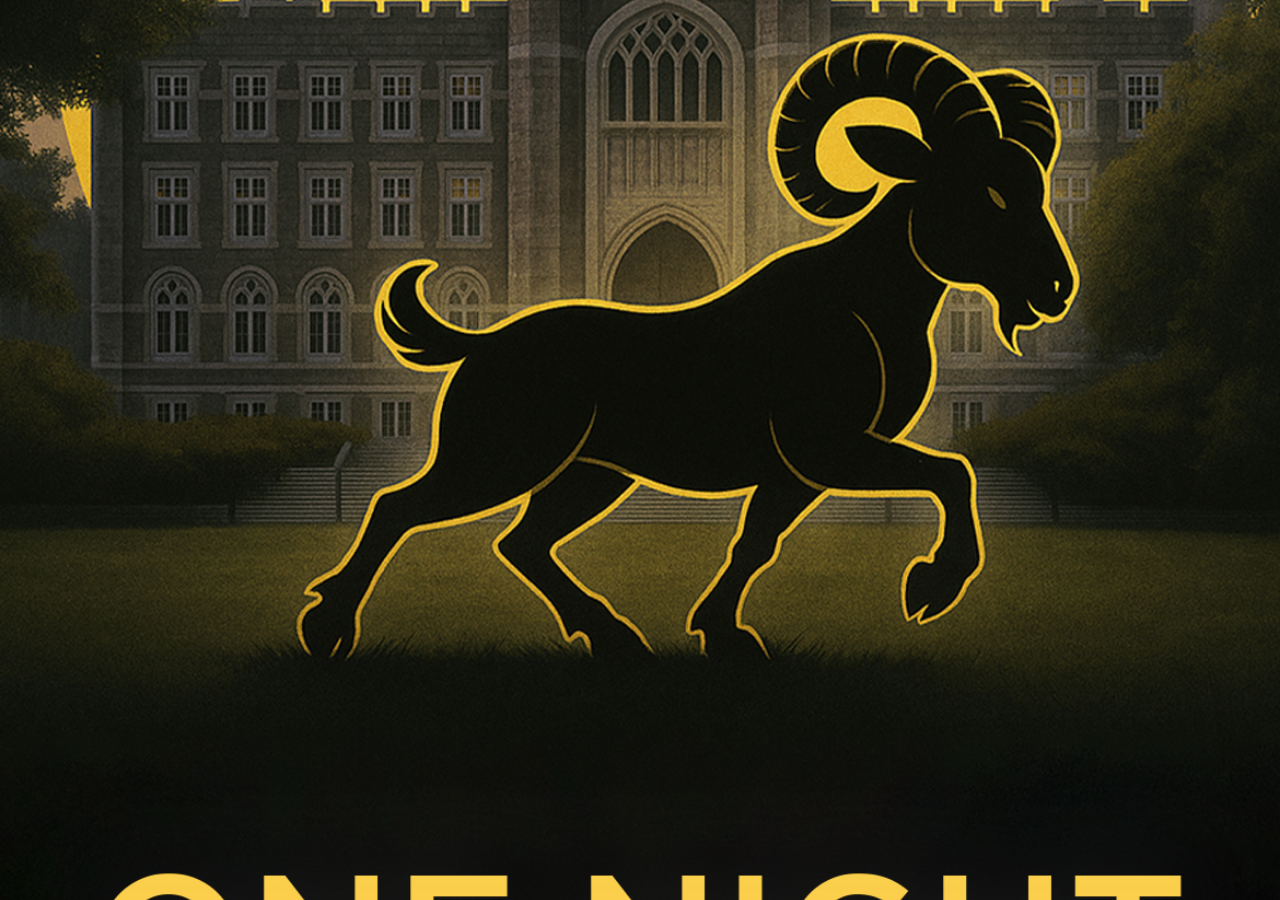
==== index.html @ ddfc0d94 "Initial commit: ONU Fordham Werewolf Game - Interactive character selection interface - Game logic w" ====
<!DOCTYPE html>
<html lang="en">
<head>
    <meta charset="UTF-8">
    <meta name="viewport" content="width=device-width, initial-scale=1.0">
    <title>ONU Fordham Game</title>
    <link rel="stylesheet" href="styles.css">
    <link href="https://fonts.googleapis.com/css2?family=Orbitron:wght@400;700;900&display=swap" rel="stylesheet">

    <script>
    let selectedCharacters = [];
    let timerInterval;
    let timeLeft = 0;

    function toggleCharacter(card, characterName) {
        const characterId = card.getAttribute('data-character') || characterName;
        
        if (card.classList.contains('selected')) {
            // Deselect
            card.classList.remove('selected');
            selectedCharacters = selectedCharacters.filter(char => char !== characterId);
        } else {
            // Select
            card.classList.add('selected');
            selectedCharacters.push(characterId);
        }
        
        // Update play button text and state
        updatePlayButton();
    }

    function updatePlayButton() {
        const playButton = document.getElementById('playButton');
        const characterCount = document.getElementById('characterCount');
        const buttonText = document.getElementById('buttonText');
        const count = selectedCharacters.length;
        
        // Update the count text and button text based on selection
        if (count > 0) {
            buttonText.textContent = 'Play';
            characterCount.textContent = ' ' + count; // Add space before number
            playButton.disabled = false;
            playButton.style.opacity = '1';
        } else {
            buttonText.textContent = 'Timer';
            characterCount.textContent = ''; // Show just "Timer"
            playButton.disabled = false; // Changed from true to false so timer button is clickable
            playButton.style.opacity = '1'; // Changed from 0.7 to 1
        }
    }

    function handleButtonClick() {
        const count = selectedCharacters.length;
        
        if (count > 0) {
            // Create and submit form for game.php
            const form = document.getElementById('gameForm');
            form.submit();
        } else {
            // Navigate to the timer page
            window.location.href = 'timer.html';
        }
    }

    // Loading screen functionality
    function hideLoadingScreen() {
        const loadingScreen = document.getElementById('loadingScreen');
        const mainContent = document.getElementById('mainContent');
        
        loadingScreen.style.opacity = '0';
        setTimeout(() => {
            loadingScreen.style.display = 'none';
            mainContent.style.display = 'flex';
        }, 500); // Wait for fade out animation
    }

    // Initialize button state and loading screen on page load
    document.addEventListener('DOMContentLoaded', function() {
        updatePlayButton();
        
        // Check if we should skip the loading screen (when coming back from game)
        if (window.location.hash === '#skip-loading') {
            // Skip loading screen and show main content immediately
            const loadingScreen = document.getElementById('loadingScreen');
            const mainContent = document.getElementById('mainContent');
            
            loadingScreen.style.display = 'none';
            mainContent.style.display = 'flex';
            
            // Remove the hash from URL
            history.replaceState(null, null, window.location.pathname);
        } else {
            // Hide loading screen after 3 seconds (normal behavior)
            setTimeout(hideLoadingScreen, 3000);
        }
    });
    </script>
</head>
<body>
    <!-- Loading Screen -->
    <div id="loadingScreen" class="loading-screen">
        <img src="static/images/backgrounds/loading.png" alt="Loading" class="loading-image">
    </div>

    <!-- Main Content -->
    <div id="mainContent" class="background-container" style="display: none;">
        <img src="static/images/backgrounds/background.png" alt="Background" class="background-image">
   
        <div class="container">
            <!-- Logo Section -->
            <div class="logo-container">
                <img src="static/images/backgrounds/logo.png" alt="Logo" class="logo-image">
            </div>

            <div class="character-grid">
                <div class="character-container">
                    <div class="character-card" 
                         data-character="oracle" 
                         onclick="toggleCharacter(this, 'oracle')"
                         style="background-image: url('static/images/characters/shanzeh.png');">
                        <p class="character-name">Oracle</p>
                    </div>
                    <div class="character-card" 
                         data-character="doppelganger" 
                         onclick="toggleCharacter(this, 'Doppelganger')"
                         style="background-image: url('static/images/characters/julia.png');">
                        <p class="character-name">Doppelgänger</p>
                    </div>
                    <div class="character-card" 
                         data-character="werewolf1" 
                         onclick="toggleCharacter(this, 'AndyWerewolf')"
                         style="background-image: url('static/images/characters/andy.png');">
                        <p class="character-name">Werewolf</p>
                    </div>
                    <div class="character-card" 
                         data-character="werewolf2" 
                         onclick="toggleCharacter(this, 'AndyWerewolf')"
                         style="background-image: url('static/images/characters/andy.png');">
                        <p class="character-name">Werewolf</p>
                    </div>
                    <div class="character-card" 
                         data-character="minion" 
                         onclick="toggleCharacter(this, 'minion')"
                         style="background-image: url('static/images/characters/sofia.png');">
                        <p class="character-name">Minion</p>
                    </div>
                    <div class="character-card" 
                         data-character="seer" 
                         onclick="toggleCharacter(this, 'AngieSeer')"
                         style="background-image: url('static/images/characters/angie.png');">
                        <p class="character-name">Seer</p>
                    </div>
                    <div class="character-card" 
                         data-character="robber" 
                         onclick="toggleCharacter(this, 'robber')"
                         style="background-image: url('static/images/characters/charlie.png');">
                        <p class="character-name">Robber</p>
                    </div>
                    <div class="character-card" 
                         data-character="troublemaker" 
                         onclick="toggleCharacter(this, 'troublemaker')"
                         style="background-image: url('static/images/characters/sam.png');">
                        <p class="character-name">Troublemaker</p>
                    </div>
                    <div class="character-card" 
                         data-character="drunk" 
                         onclick="toggleCharacter(this, 'drunk')"
                         style="background-image: url('static/images/characters/ethan.png');">
                        <p class="character-name">Drunk</p>
                    </div>
                    <div class="character-card" 
                         data-character="insomniac" 
                         onclick="toggleCharacter(this, 'insomniac')"
                         style="background-image: url('static/images/characters/luke.png');">
                        <p class="character-name">Insomniac</p>
                    </div>
                    <div class="character-card" 
                         data-character="Revealer" 
                         onclick="toggleCharacter(this, 'revealer')"
                         style="background-image: url('static/images/characters/mia.png');">
                        <p class="character-name">Revealer</p>
                    </div>
                    <div class="character-card" 
                         data-character="mortician" 
                         onclick="toggleCharacter(this, 'mortician')"
                         style="background-image: url('static/images/characters/quinn.png');">
                        <p class="character-name">Mortician</p>
                    </div>
                    <div class="character-card" 
                         data-character="villager1" 
                         onclick="toggleCharacter(this, 'villager')"
                         style="background-image: url('static/images/characters/ika.png');">
                        <p class="character-name">Villager</p>
                    </div>
                    <div class="character-card" 
                         data-character="villager2" 
                         onclick="toggleCharacter(this, 'villager')"
                         style="background-image: url('static/images/characters/ika.png');">
                        <p class="character-name">Villager</p>
                    </div>
                    <div class="character-card" 
                         data-character="villager3" 
                         onclick="toggleCharacter(this, 'villager')"
                         style="background-image: url('static/images/characters/ika.png');">
                        <p class="character-name">Villager</p>
                    </div>
                    <div class="character-card" 
                         data-character="hunter" 
                         onclick="toggleCharacter(this, 'hunter')"
                         style="background-image: url('static/images/characters/dani.png');">
                        <p class="character-name">Hunter</p>
                    </div>
                    <div class="character-card" 
                         data-character="tanner" 
                         onclick="toggleCharacter(this, 'tanner')"
                         style="background-image: url('static/images/characters/shah.png');">
                        <p class="character-name">Tanner</p>
                    </div>
                </div>
            </div>
            
            <div class="play-button-container">
                <form action="game.php" method="post" id="gameForm" style="display: none;">
                    <!-- Hidden form for game submission -->
                </form>
                <button type="button" class="play-button" id="playButton" onclick="handleButtonClick()">
                    <span id="buttonText">Timer</span><span id="characterCount"></span>
                </button>
            </div>
        </div>
    </div>
</body>
</html>
---- styles.css ----
@font-face {
    font-family: 'Josefin Sans';
    src: url('static/fonts/JosefinSans-VariableFont_wght.ttf') format('truetype');
    font-weight: 400;
    font-style: normal;
}

* {
    margin: 0;
    padding: 0;
    box-sizing: border-box;
}

body {
    font-family: 'Josefin Sans', 'Eurostile Bold Extended', 'Arial Black', 'Helvetica Black', sans-serif;
    background: #1a1a1a;
    color: #ffffff;
    min-height: 100vh;
    display: flex;
    flex-direction: column;
    overflow: hidden;
}

.background-container {
    position: relative;
    width: 100vw;
    height: 100vh;
    display: flex;
    justify-content: center;
    align-items: center;
}

.background-image {
    position: absolute;
    top: 0;
    left: 0;
    width: 100%;
    height: 100%;
    object-fit: contain;
    object-position: center;
    z-index: 1;
}

.container {
    position: relative;
    z-index: 2;
    width: 100%;
    height: 100%;
    display: flex;
    flex-direction: column;
    justify-content: space-between;
    padding: 20px;
}

.content {
    text-align: center;
    color: white;
    text-shadow: 2px 2px 4px rgba(0, 0, 0, 0.8);
    margin-top: 50px;
}

.content h1 {
    font-size: 3rem;
    margin-bottom: 20px;
    font-weight: bold;
}

.content p {
    font-size: 1.2rem;
    margin-bottom: 30px;
}

.character-grid {
    text-align: center;
    margin: 10px 0;
    margin-top: 10px; /* Reduced from 20px to bring cards even closer to logo */
    color: white;
    text-shadow: 2px 2px 4px rgba(0, 0, 0, 0.8);
}

.character-grid h2 {
    font-size: 2rem;
    margin-bottom: 20px;
    font-weight: bold;
}

.character-container {
    display: grid;
    grid-template-columns: repeat(3, 1fr);
    gap: 4px; /* Reduced from 12px to 4px for much closer spacing */
    max-width: 400px;
    margin: 0 auto;
    padding: 0 15px;
    justify-items: center; /* Center items within their grid cells */
    grid-template-rows: repeat(6, auto); /* Explicitly define 6 rows */
}

/* Center the last two cards with edges meeting at middle column center */
.character-card:nth-last-child(2) {
    grid-row: 6;
    grid-column: 1 / 2; /* Only span column 1 */
    justify-self: center; /* Changed from end to center */
    margin-right: auto;
    margin-left: auto;
    transform: translateX(50px); /* Move right towards center */
}

.character-card:nth-last-child(1) {
    grid-row: 6;
    grid-column: 3 / 4; /* Only span column 3 */
    justify-self: center; /* Changed from start to center */
    margin-left: auto;
    margin-right: auto;
    transform: translateX(-50px); /* Move left towards center */
}

.character-card {
    background-size: contain;
    background-position: center;
    background-repeat: no-repeat;
    border-radius: 10px;
    padding: 4px; /* Reduced from 8px to 4px for less internal padding */
    backdrop-filter: blur(10px);
    border: 1px solid rgba(255, 255, 255, 0.2);
    transition: all 0.3s ease;
    cursor: pointer;
    width: 90px;
    height: 90px;
    display: flex;
    flex-direction: column;
    justify-content: flex-end;
    align-items: center;
}

.character-card:hover {
    transform: translateY(-5px);
    box-shadow: 0 8px 25px rgba(0, 0, 0, 0.3);
    border-color: rgba(255, 255, 255, 0.8);
}

.character-card.selected {
    border: 3px solid #ff6b6b;
    box-shadow: 0 0 15px rgba(255, 107, 107, 0.6);
    transform: translateY(-5px) scale(1.05);
}

.character-card.selected:hover {
    border: 3px solid #ff6b6b;
    box-shadow: 0 0 20px rgba(255, 107, 107, 0.8);
    transform: translateY(-5px) scale(1.05);
}

.character-name {
    font-size: 10px; /* Smaller font for mobile */
    font-weight: bold;
    font-family: 'Josefin Sans', 'Eurostile Bold Extended', 'Arial Black', 'Helvetica Black', sans-serif;
    margin: 0;
    text-shadow: 1px 1px 2px rgba(0, 0, 0, 0.8);
    background: rgba(0, 0, 0, 0.7);
    padding: 3px 6px; /* Smaller padding */
    border-radius: 4px; /* Smaller border radius */
    text-align: center;
    text-transform: uppercase;
}

.character-image {
    width: 50px;
    height: 50px;
    object-fit: cover;
    border-radius: 6px;
    border: 1px solid rgba(255, 255, 255, 0.3);
    margin-bottom: 4px; /* Reduced from 6px to 4px for less spacing */
    transition: all 0.3s ease;
}

.character-card:hover .character-image {
    border-color: rgba(255, 255, 255, 0.8);
    transform: scale(1.05);
}

/* .character-name {
    font-size: 0.6rem;
    font-weight: bold;
    margin: 0;
    text-shadow: 1px 1px 2px rgba(0, 0, 0, 0.8);
} */

.play-button-container {
    display: flex;
    justify-content: center;
    align-items: center;
    padding: 40px 0;
}

.play-button {
    background: rgba(255, 255, 255, 0.25); /* More opaque background */
    backdrop-filter: blur(10px);
    -webkit-backdrop-filter: blur(10px);
    color: white;
    border: 2px solid rgba(255, 255, 255, 0.4); /* More opaque border */
    padding: 15px 40px;
    font-size: 1.5rem;
    font-weight: bold;
    font-family: 'Josefin Sans', 'Eurostile Bold Extended', 'Arial Black', 'Helvetica Black', sans-serif;
    border-radius: 50px;
    cursor: pointer;
    transition: all 0.3s ease;
    box-shadow: 0 4px 15px rgba(0, 0, 0, 0.3);
    text-transform: uppercase;
    letter-spacing: 1px;
}

.play-button:hover {
    background: rgba(255, 255, 255, 0.35); /* More opaque on hover */
    border-color: rgba(255, 255, 255, 0.7);
    transform: translateY(-2px);
    box-shadow: 0 6px 20px rgba(0, 0, 0, 0.4);
}

.play-button:active {
    transform: translateY(0);
    box-shadow: 0 2px 10px rgba(0, 0, 0, 0.3);
}

/* Disabled state when no characters selected */
.play-button:disabled {
    background: rgba(255, 255, 255, 0.15); /* More opaque disabled state */
    color: rgba(255, 255, 255, 0.7);
    border-color: rgba(255, 255, 255, 0.2);
    cursor: not-allowed;
    transform: none;
}

/* Responsive design for larger screens */
@media (min-width: 768px) {
    .character-container {
        grid-template-columns: repeat(3, 1fr);
        gap: 8px; /* Reduced from 20px to 8px for closer spacing */
        max-width: 500px;
    }
    
    .character-card {
        width: 120px;
        height: 120px;
        padding: 6px; /* Reduced from 12px to 6px */
        border-radius: 15px;
    }
    
    .character-name {
        font-size: 14px;
        padding: 5px 10px;
    }
}

@media (min-width: 1024px) {
    .character-container {
        grid-template-columns: repeat(3, 1fr);
        gap: 10px; /* Reduced from 25px to 10px for closer spacing */
        max-width: 600px;
    }
    
    .character-card {
        width: 140px;
        height: 140px;
        padding: 8px; /* Reduced from 15px to 8px */
        border-radius: 18px;
    }
    
    .character-name {
        font-size: 16px;
        padding: 6px 12px;
    }
}

/* For very small screens (older phones) */
@media (max-width: 375px) {
    .character-container {
        max-width: 350px;
        gap: 3px; /* Reduced from 8px to 3px for very close spacing */
        padding: 0 10px;
    }
    
    .character-card {
        width: 80px;
        height: 80px;
        padding: 3px; /* Reduced from 6px to 3px */
    }
    
    .character-name {
        font-size: 9px;
        padding: 3px 6px;
    }
} 

/* Loading Screen Styles */
.loading-screen {
    position: fixed;
    top: 0;
    left: 0;
    width: 100vw;
    height: 100vh;
    background: #1a1a1a;
    display: flex;
    justify-content: center;
    align-items: center;
    z-index: 9999;
    transition: opacity 0.5s ease;
}

.loading-image {
    width: 100%;
    height: 100%;
    object-fit: cover;
} 

/* Logo Styles */
.logo-container {
    display: flex;
    justify-content: center;
    align-items: center;
    padding: 10px 0;
    margin-top: 10px;
}

.logo-image {
    max-width: 500px;
    max-height: 250px;
    object-fit: contain;
    filter: drop-shadow(2px 2px 4px rgba(0, 0, 0, 0.8));
}

/* Adjust character grid positioning */
.character-grid {
    text-align: center;
    margin: 10px 0;
    margin-top: 10px; /* Reduced from 20px to bring cards even closer to logo */
    color: white;
    text-shadow: 2px 2px 4px rgba(0, 0, 0, 0.8);
}

/* Responsive logo sizing */
@media (max-width: 768px) {
    .logo-image {
        max-width: 350px;
        max-height: 150px;
    }
}

@media (max-width: 480px) {
    .logo-image {
        max-width: 300px;
        max-height: 120px;
    }
} 

/* Timer Page Styles */
.timer-container {
    position: relative;
    z-index: 2;
    text-align: center;
    color: white;
    text-shadow: 2px 2px 4px rgba(0, 0, 0, 0.8);
    margin-top: 50px; /* Add space below logo */
}

.timer-display {
    font-size: 6rem;
    font-weight: bold;
    font-family: 'Orbitron', monospace;
    margin-bottom: 10px;
    background: rgba(0, 0, 0, 0.7);
    padding: 20px 40px;
    border-radius: 20px;
    backdrop-filter: blur(10px);
    border: 2px solid rgba(255, 255, 255, 0.3);
}

.timer-controls {
    display: flex;
    justify-content: center;
    gap: 20px;
    margin-top: 20px;
}

.timer-button {
    background: rgba(255, 255, 255, 0.25);
    backdrop-filter: blur(10px);
    color: white;
    border: 2px solid rgba(255, 255, 255, 0.4);
    padding: 15px 30px;
    font-size: 1.2rem;
    font-weight: bold;
    font-family: 'Josefin Sans', sans-serif;
    border-radius: 50px;
    cursor: pointer;
    transition: all 0.3s ease;
    text-transform: uppercase;
    letter-spacing: 1px;
}

.timer-button:hover {
    background: rgba(255, 255, 255, 0.35);
    border-color: rgba(255, 255, 255, 0.7);
    transform: translateY(-2px);
}

/* Timer Header Styles */
.timer-header {
    text-align: center;
    margin-bottom: 30px;
    color: white;
    text-shadow: 2px 2px 4px rgba(0, 0, 0, 0.8);
}

.timer-title {
    font-size: 4rem;
    font-weight: bold;
    font-family: 'Josefin Sans', 'Eurostile Bold Extended', 'Arial Black', 'Helvetica Black', sans-serif;
    margin: 0;
    text-transform: uppercase;
    letter-spacing: 3px;
}

.timer-subtitle {
    font-size: 1.2rem;
    font-weight: bold;
    font-family: 'Josefin Sans', 'Eurostile Bold Extended', 'Arial Black', 'Helvetica Black', sans-serif;
    margin: 10px 0 0 0;
    text-transform: uppercase;
    letter-spacing: 2px;
    opacity: 0.9;
}

/* Responsive timer sizing */
@media (max-width: 768px) {
    .timer-display {
        font-size: 4rem;
        padding: 15px 30px;
    }
    
    .timer-button {
        font-size: 1rem;
        padding: 12px 25px;
    }
    
    .timer-title {
        font-size: 3rem;
        letter-spacing: 2px;
    }
    
    .timer-subtitle {
        font-size: 1rem;
        letter-spacing: 1px;
    }
}

@media (max-width: 480px) {
    .timer-display {
        font-size: 3rem;
        padding: 10px 20px;
    }
    
    .timer-button {
        font-size: 0.9rem;
        padding: 10px 20px;
    }
    
    .timer-title {
        font-size: 2.5rem;
        letter-spacing: 1px;
    }
    
    .timer-subtitle {
        font-size: 0.9rem;
        letter-spacing: 1px;
    }
}
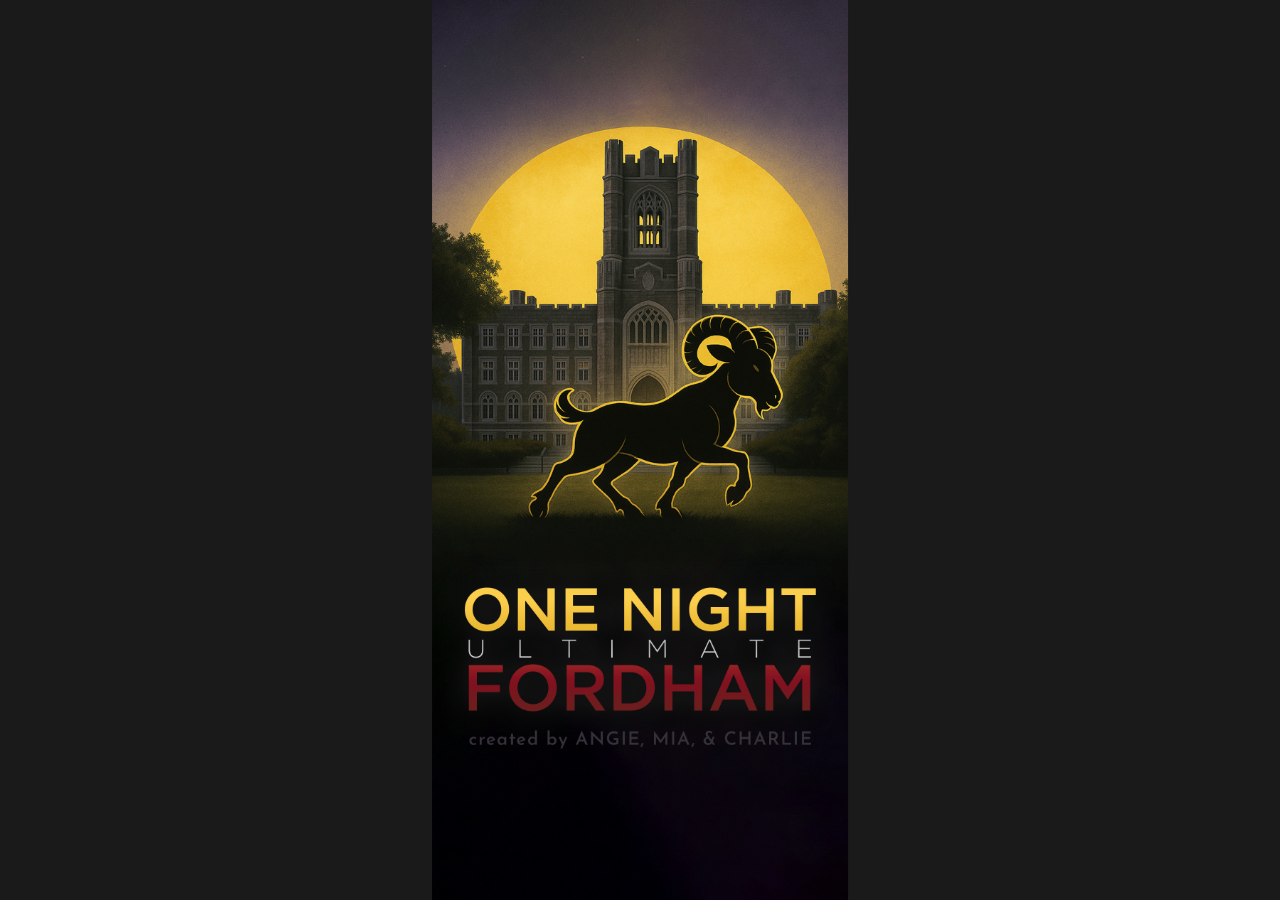
==== commit f34d0355: "loading page" ====
--- a/index.html
+++ b/index.html
@@ -2,18 +2,45 @@
 <html lang="en">
 <head>
     <meta charset="UTF-8">
-    <meta name="viewport" content="width=device-width, initial-scale=1.0">
+    <meta name="viewport" content="width=device-width, initial-scale=1.0, maximum-scale=1.0, user-scalable=no, viewport-fit=cover">
     <title>ONU Fordham Game</title>
     <link rel="stylesheet" href="styles.css">
     <link href="https://fonts.googleapis.com/css2?family=Orbitron:wght@400;700;900&display=swap" rel="stylesheet">
+    <script src="audio.js"></script>
 
     <script>
     let selectedCharacters = [];
     let timerInterval;
     let timeLeft = 0;
 
+    // Load selected characters from localStorage on page load
+    function loadSelectedCharacters() {
+        const saved = localStorage.getItem('selectedCharacters');
+        if (saved) {
+            selectedCharacters = JSON.parse(saved);
+            // Restore visual selection state
+            selectedCharacters.forEach(characterId => {
+                const card = document.getElementById(characterId);
+                if (card) {
+                    card.classList.add('selected');
+                }
+            });
+            updatePlayButton();
+        }
+    }
+
+    // Save selected characters to localStorage
+    function saveSelectedCharacters() {
+        localStorage.setItem('selectedCharacters', JSON.stringify(selectedCharacters));
+    }
+
     function toggleCharacter(card, characterName) {
-        const characterId = card.getAttribute('data-character') || characterName;
+        const characterId = card.getAttribute('id') || card.getAttribute('data-character') || characterName;
+        
+        // Play click sound
+        if (typeof playClickSound === 'function') {
+            playClickSound();
+        }
         
         if (card.classList.contains('selected')) {
             // Deselect
@@ -24,6 +51,9 @@
             card.classList.add('selected');
             selectedCharacters.push(characterId);
         }
+        
+        // Save the updated selection
+        saveSelectedCharacters();
         
         // Update play button text and state
         updatePlayButton();
@@ -53,9 +83,11 @@
         const count = selectedCharacters.length;
         
         if (count > 0) {
-            // Create and submit form for game.php
-            const form = document.getElementById('gameForm');
-            form.submit();
+            // Save selected characters to localStorage before navigating
+            saveSelectedCharacters();
+            
+            // Navigate to game.html
+            window.location.href = 'game.html';
         } else {
             // Navigate to the timer page
             window.location.href = 'timer.html';
@@ -71,8 +103,19 @@
         setTimeout(() => {
             loadingScreen.style.display = 'none';
             mainContent.style.display = 'flex';
+            // Load selected characters after the main content is shown
+            loadSelectedCharacters();
         }, 500); // Wait for fade out animation
     }
+
+    // Load selected characters when page loads
+    document.addEventListener('DOMContentLoaded', function() {
+        // If loading screen is not shown, load characters immediately
+        const loadingScreen = document.getElementById('loadingScreen');
+        if (loadingScreen.style.display !== 'block') {
+            loadSelectedCharacters();
+        }
+    });
 
     // Initialize button state and loading screen on page load
     document.addEventListener('DOMContentLoaded', function() {
@@ -115,102 +158,119 @@
             <div class="character-grid">
                 <div class="character-container">
                     <div class="character-card" 
+                         id="oracle-card"
                          data-character="oracle" 
                          onclick="toggleCharacter(this, 'oracle')"
                          style="background-image: url('static/images/characters/shanzeh.png');">
                         <p class="character-name">Oracle</p>
                     </div>
                     <div class="character-card" 
+                         id="doppelganger-card"
                          data-character="doppelganger" 
                          onclick="toggleCharacter(this, 'Doppelganger')"
                          style="background-image: url('static/images/characters/julia.png');">
                         <p class="character-name">Doppelgänger</p>
                     </div>
                     <div class="character-card" 
+                         id="werewolf1-card"
                          data-character="werewolf1" 
                          onclick="toggleCharacter(this, 'AndyWerewolf')"
                          style="background-image: url('static/images/characters/andy.png');">
                         <p class="character-name">Werewolf</p>
                     </div>
                     <div class="character-card" 
+                         id="werewolf2-card"
                          data-character="werewolf2" 
                          onclick="toggleCharacter(this, 'AndyWerewolf')"
                          style="background-image: url('static/images/characters/andy.png');">
                         <p class="character-name">Werewolf</p>
                     </div>
                     <div class="character-card" 
+                         id="minion-card"
                          data-character="minion" 
                          onclick="toggleCharacter(this, 'minion')"
                          style="background-image: url('static/images/characters/sofia.png');">
                         <p class="character-name">Minion</p>
                     </div>
                     <div class="character-card" 
+                         id="seer-card"
                          data-character="seer" 
                          onclick="toggleCharacter(this, 'AngieSeer')"
                          style="background-image: url('static/images/characters/angie.png');">
                         <p class="character-name">Seer</p>
                     </div>
                     <div class="character-card" 
+                         id="robber-card"
                          data-character="robber" 
                          onclick="toggleCharacter(this, 'robber')"
                          style="background-image: url('static/images/characters/charlie.png');">
                         <p class="character-name">Robber</p>
                     </div>
                     <div class="character-card" 
+                         id="troublemaker-card"
                          data-character="troublemaker" 
                          onclick="toggleCharacter(this, 'troublemaker')"
                          style="background-image: url('static/images/characters/sam.png');">
                         <p class="character-name">Troublemaker</p>
                     </div>
                     <div class="character-card" 
+                         id="drunk-card"
                          data-character="drunk" 
                          onclick="toggleCharacter(this, 'drunk')"
                          style="background-image: url('static/images/characters/ethan.png');">
                         <p class="character-name">Drunk</p>
                     </div>
                     <div class="character-card" 
+                         id="insomniac-card"
                          data-character="insomniac" 
                          onclick="toggleCharacter(this, 'insomniac')"
                          style="background-image: url('static/images/characters/luke.png');">
                         <p class="character-name">Insomniac</p>
                     </div>
                     <div class="character-card" 
+                         id="revealer-card"
                          data-character="Revealer" 
                          onclick="toggleCharacter(this, 'revealer')"
                          style="background-image: url('static/images/characters/mia.png');">
                         <p class="character-name">Revealer</p>
                     </div>
                     <div class="character-card" 
+                         id="mortician-card"
                          data-character="mortician" 
                          onclick="toggleCharacter(this, 'mortician')"
                          style="background-image: url('static/images/characters/quinn.png');">
                         <p class="character-name">Mortician</p>
                     </div>
                     <div class="character-card" 
+                         id="villager1-card"
                          data-character="villager1" 
                          onclick="toggleCharacter(this, 'villager')"
                          style="background-image: url('static/images/characters/ika.png');">
                         <p class="character-name">Villager</p>
                     </div>
                     <div class="character-card" 
+                         id="villager2-card"
                          data-character="villager2" 
                          onclick="toggleCharacter(this, 'villager')"
                          style="background-image: url('static/images/characters/ika.png');">
                         <p class="character-name">Villager</p>
                     </div>
                     <div class="character-card" 
+                         id="villager3-card"
                          data-character="villager3" 
                          onclick="toggleCharacter(this, 'villager')"
                          style="background-image: url('static/images/characters/ika.png');">
                         <p class="character-name">Villager</p>
                     </div>
                     <div class="character-card" 
+                         id="hunter-card"
                          data-character="hunter" 
                          onclick="toggleCharacter(this, 'hunter')"
                          style="background-image: url('static/images/characters/dani.png');">
                         <p class="character-name">Hunter</p>
                     </div>
                     <div class="character-card" 
+                         id="tanner-card"
                          data-character="tanner" 
                          onclick="toggleCharacter(this, 'tanner')"
                          style="background-image: url('static/images/characters/shah.png');">
@@ -220,9 +280,6 @@
             </div>
             
             <div class="play-button-container">
-                <form action="game.php" method="post" id="gameForm" style="display: none;">
-                    <!-- Hidden form for game submission -->
-                </form>
                 <button type="button" class="play-button" id="playButton" onclick="handleButtonClick()">
                     <span id="buttonText">Timer</span><span id="characterCount"></span>
                 </button>
--- a/styles.css
+++ b/styles.css
@@ -11,14 +11,20 @@
     box-sizing: border-box;
 }
 
+html {
+    height: 100%;
+    height: -webkit-fill-available; /* iOS Safari fix */
+}
+
 body {
     font-family: 'Josefin Sans', 'Eurostile Bold Extended', 'Arial Black', 'Helvetica Black', sans-serif;
     background: #1a1a1a;
     color: #ffffff;
     min-height: 100vh;
+    min-height: -webkit-fill-available; /* iOS Safari fix */
     display: flex;
     flex-direction: column;
-    overflow: hidden;
+    overflow-y: auto;
 }
 
 .background-container {
@@ -297,20 +303,35 @@
     position: fixed;
     top: 0;
     left: 0;
-    width: 100vw;
-    height: 100vh;
+    right: 0;
+    bottom: 0;
+    width: 100%;
+    height: 100%;
+    max-width: 100vw;
+    max-height: 100vh;
+    min-height: 100vh;
+    min-height: -webkit-fill-available; /* iOS Safari fix */
     background: #1a1a1a;
     display: flex;
     justify-content: center;
     align-items: center;
     z-index: 9999;
     transition: opacity 0.5s ease;
+    overflow: hidden;
+    margin: 0;
+    padding: 0;
 }
 
 .loading-image {
-    width: 100%;
+    position: absolute;
+    top: 0;
+    left: 50%;
+    transform: translateX(-50%);
+    width: auto;
     height: 100%;
-    object-fit: cover;
+    max-height: 100vh;
+    object-fit: contain;
+    object-position: center;
 } 
 
 /* Logo Styles */
